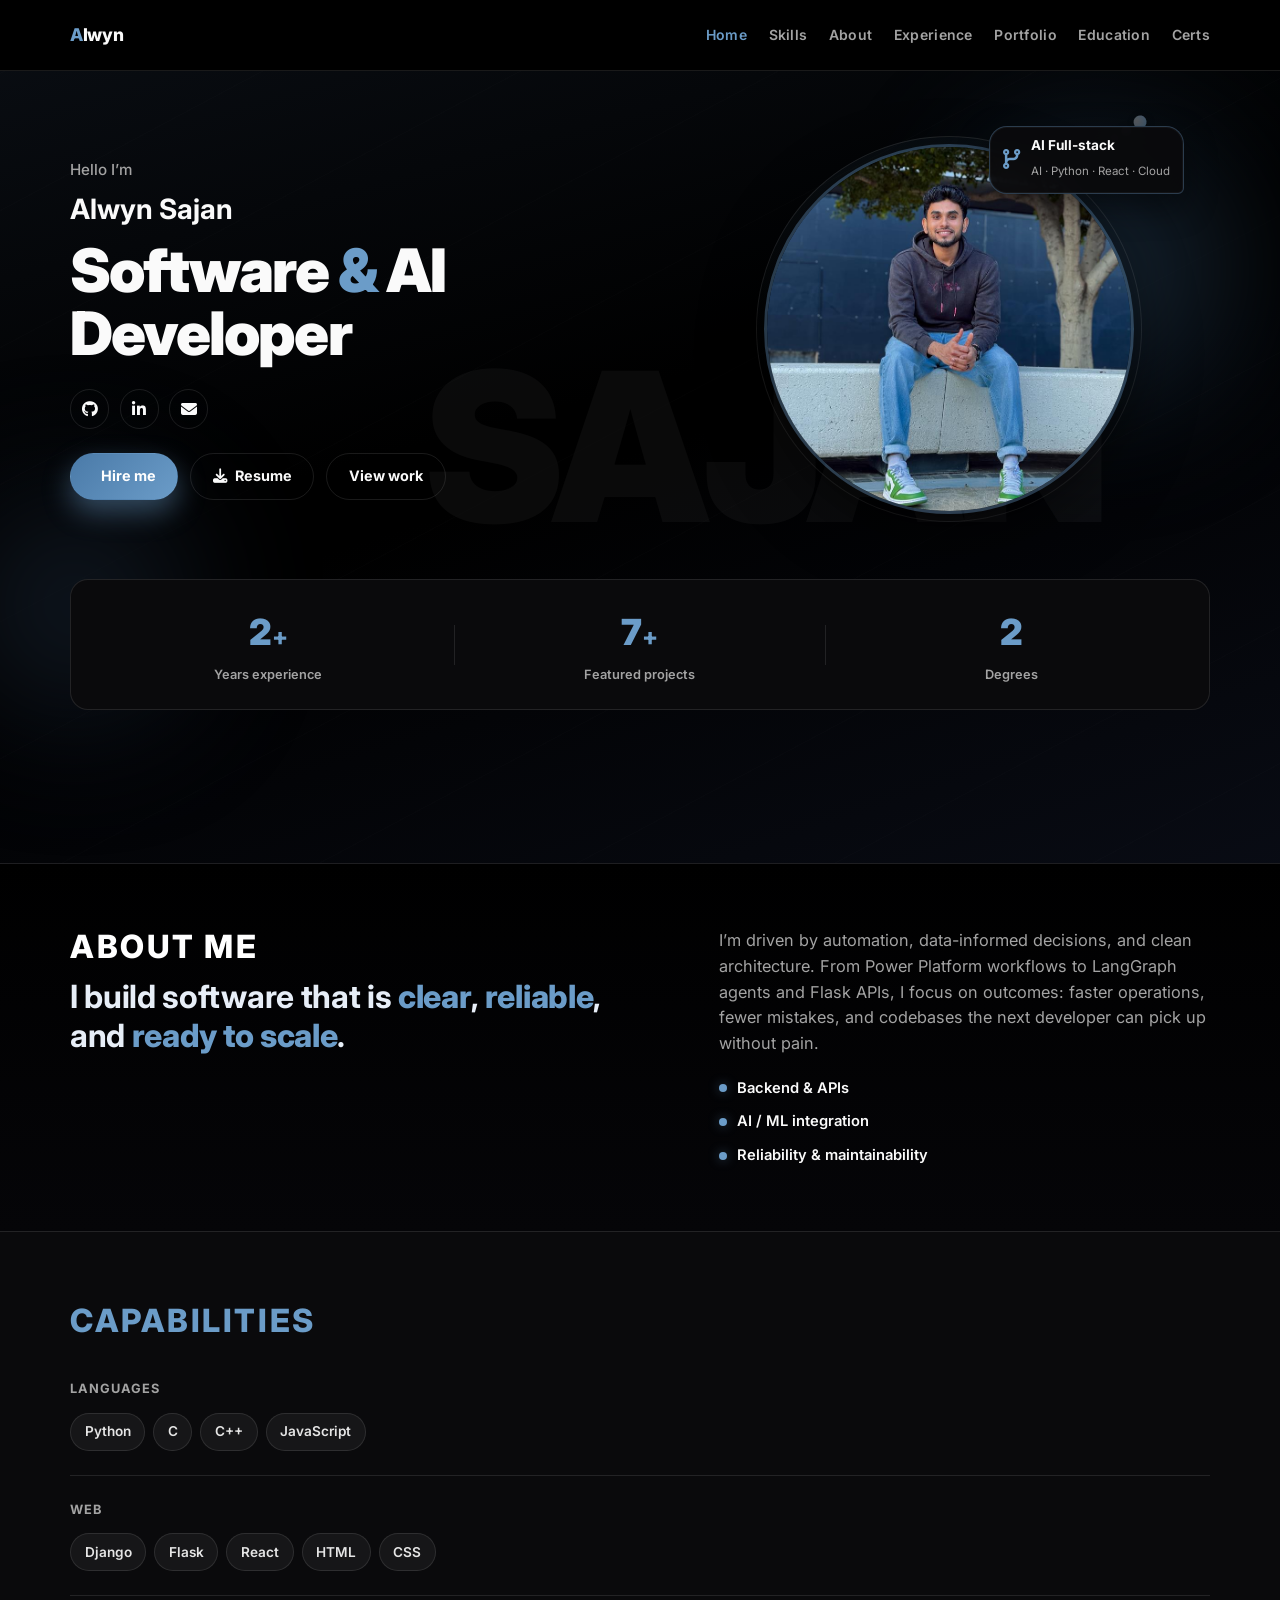
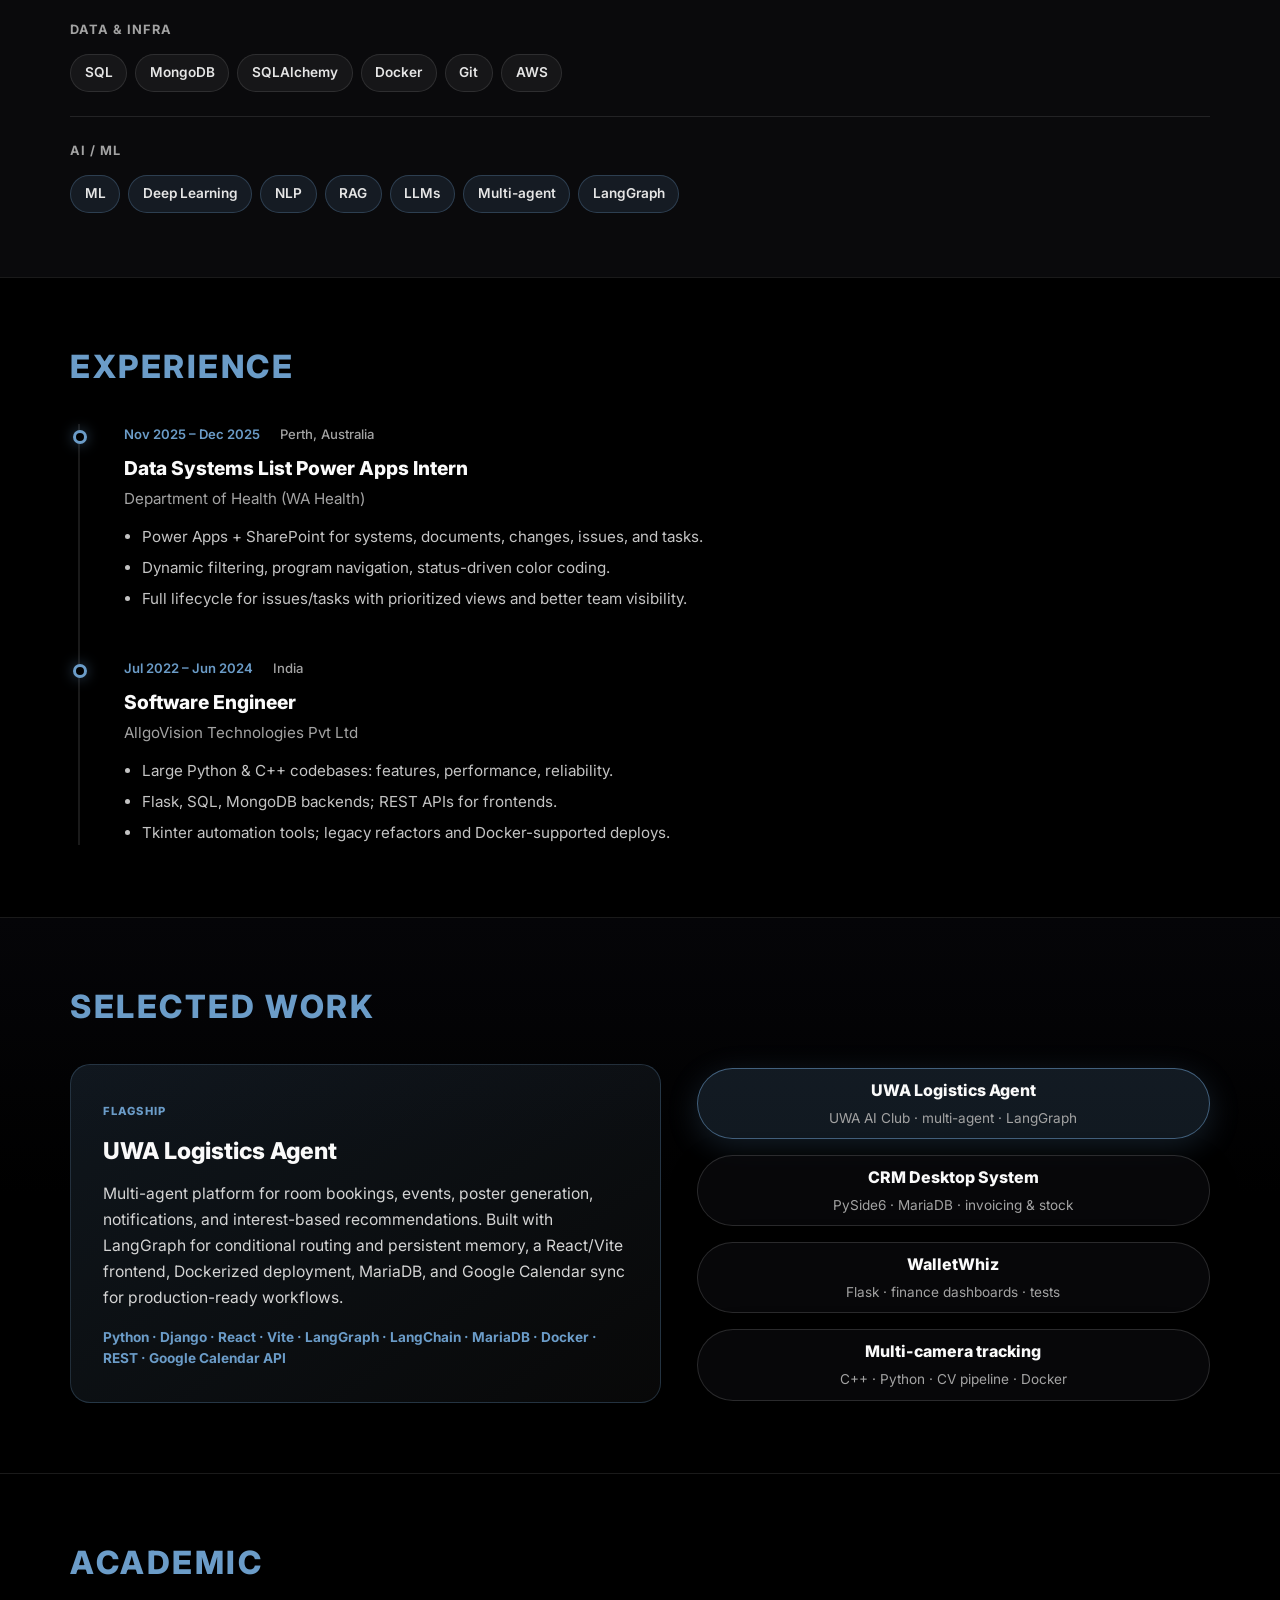
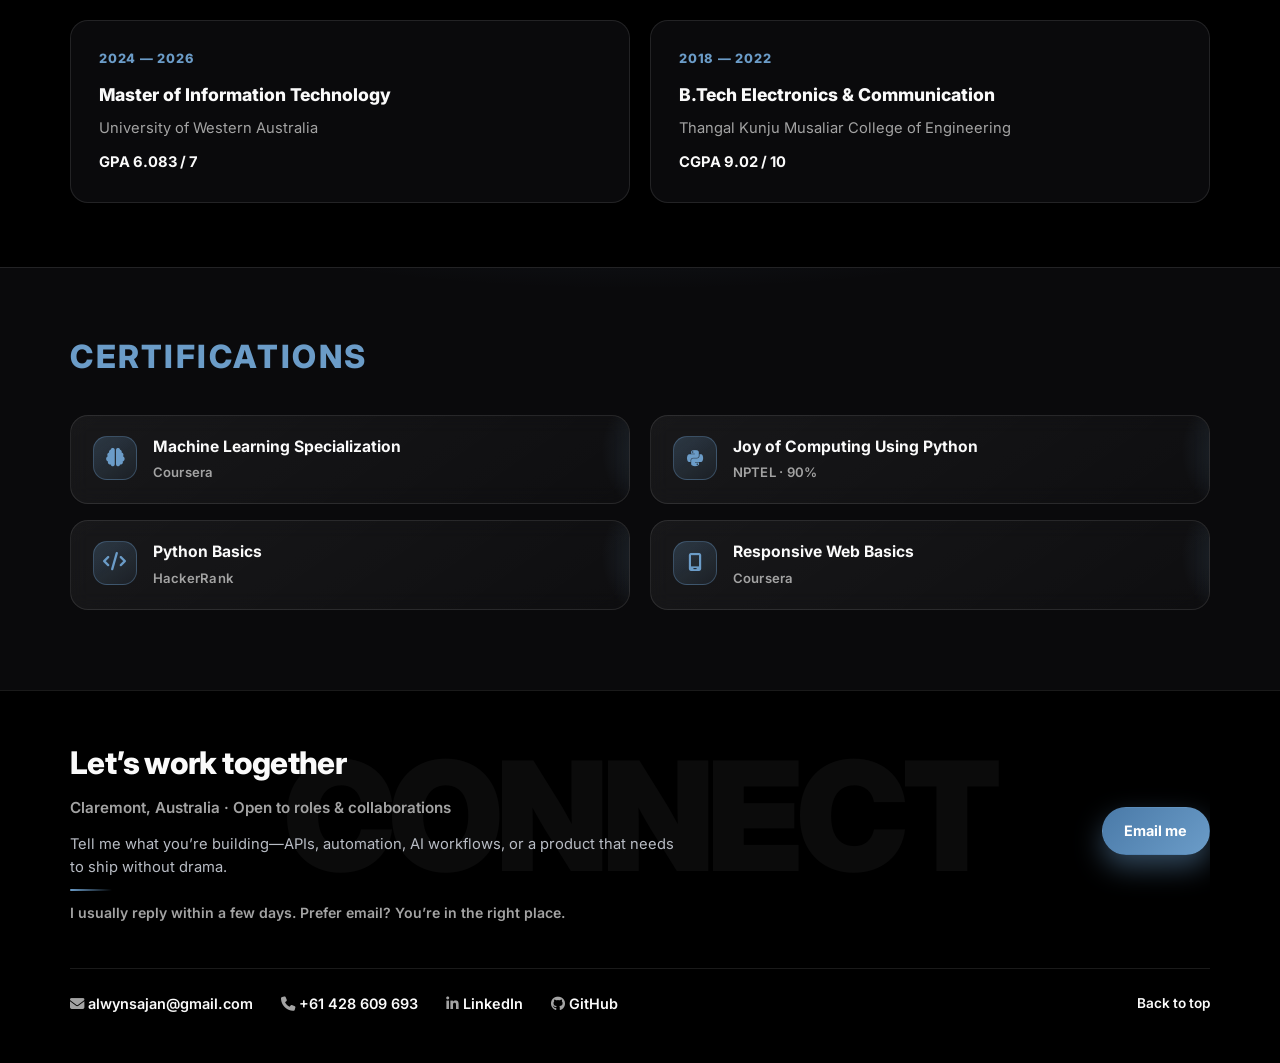
==== about.html @ d0daab22 "resume updated with cursor." ====
<!DOCTYPE html>
<html lang="en">
<head>
  <meta charset="UTF-8">
  <meta name="viewport" content="width=device-width, initial-scale=1.0">
  <title>Alwyn Sajan | Software Engineer</title>
  <meta name="description" content="Portfolio and resume of Alwyn Sajan, Software Engineer focused on Python, C++, AI systems, and full-stack development.">
  <link rel="preconnect" href="https://fonts.googleapis.com">
  <link rel="preconnect" href="https://fonts.gstatic.com" crossorigin>
  <link href="https://fonts.googleapis.com/css2?family=Inter:wght@400;500;600;700;800;900&display=swap" rel="stylesheet">
  <link rel="stylesheet" href="https://cdnjs.cloudflare.com/ajax/libs/font-awesome/6.5.2/css/all.min.css">
  <link rel="stylesheet" href="assets/css/styles.css">
  <link rel="stylesheet" href="assets/css/animation.css">
  <script src="assets/javaScript/script.js" defer></script>
</head>
<body>
  <div class="scroll-progress" aria-hidden="true"></div>
  <div class="page-bg" aria-hidden="true"></div>

  <header class="site-header" id="top">
    <div class="container nav-wrap">
      <a href="#top" class="logo"><span class="logo-accent">A</span>lwyn</a>
      <nav class="main-nav" aria-label="Primary">
        <a href="#top">Home</a>
        <a href="#skills">Skills</a>
        <a href="#about">About</a>
        <a href="#experience">Experience</a>
        <a href="#projects">Portfolio</a>
        <a href="#education">Education</a>
        <a href="#certifications">Certs</a>
      </nav>
      <button class="menu-toggle" aria-label="Toggle navigation" aria-expanded="false">
        <span></span><span></span><span></span>
      </button>
    </div>
  </header>

  <main>
    <section class="hero">
      <p class="hero-watermark" aria-hidden="true">SAJAN</p>
      <div class="hero-bg-orb orb-a"></div>
      <div class="hero-bg-orb orb-b"></div>

      <div class="container hero-grid">
        <div class="hero-content reveal">
          <p class="hero-greeting">Hello I’m</p>
          <p class="hero-name-line"><span class="hero-name">Alwyn Sajan</span></p>
          <h1 class="hero-role">Software <span class="role-accent">&amp;</span> AI Developer</h1>

          <div class="socials hero-socials">
            <a href="https://github.com/alwynsajan" target="_blank" rel="noopener noreferrer" aria-label="GitHub"><i class="fa-brands fa-github"></i></a>
            <a href="https://www.linkedin.com/in/alwyn-sajan-a8009a19b/" target="_blank" rel="noopener noreferrer" aria-label="LinkedIn"><i class="fa-brands fa-linkedin-in"></i></a>
            <a href="mailto:alwynsajan@gmail.com" aria-label="Email"><i class="fa-solid fa-envelope"></i></a>
          </div>

          <div class="hero-actions">
            <a class="btn btn-primary" href="#contact"><i class="fa-solid fa-arrow-up-right"></i> Hire me</a>
            <a class="btn btn-outline" href="assets/resume/Alwyn_CV_2026.pdf" target="_blank" rel="noopener noreferrer"><i class="fa-solid fa-download"></i> Resume</a>
            <a class="btn btn-outline" href="#projects">View work</a>
          </div>
        </div>

        <div class="hero-visual reveal reveal-delay">
          <div class="hero-photo-ring"></div>
          <div class="hero-photo-inner">
            <img src="assets/images/alwyn1.jpg" alt="Portrait of Alwyn Sajan" class="hero-image parallax-image">
          </div>
          <div class="hero-thought-bubble hero-stat reveal">
            <div class="thought-float">
              <div class="thought-trail" aria-hidden="true">
                <span class="thought-dot thought-dot--sm"></span>
                <span class="thought-dot thought-dot--md"></span>
                <span class="thought-dot thought-dot--lg"></span>
              </div>
              <div class="hero-floating-stat thought-bubble-body">
                <i class="fa-solid fa-code-branch"></i>
                <div>
                  <strong>AI Full-stack</strong>
                  <span>AI · Python · React · Cloud</span>
                </div>
              </div>
            </div>
          </div>
        </div>
      </div>

      <div class="container">
        <div class="stats-bar reveal">
          <div class="stat"><span class="stat-num" data-target="2">0</span><span class="stat-suffix">+</span><span class="stat-label">Years experience</span></div>
          <div class="stat-divider"></div>
          <div class="stat"><span class="stat-num" data-target="7">0</span><span class="stat-suffix">+</span><span class="stat-label">Featured projects</span></div>
          <div class="stat-divider"></div>
          <div class="stat"><span class="stat-num" data-target="2">0</span><span class="stat-label">Degrees</span></div>
        </div>
      </div>
    </section>

    <!-- Profile: editorial split, not a card -->
    <section id="about" class="section section-about">
      <div class="container about-split">
        <div class="about-label reveal">
          <h2 class="about-heading">About Me</h2>
          <p class="about-editorial">I build software that is <span class="about-highlight">clear</span>, <span class="about-highlight">reliable</span>, and <span class="about-highlight">ready to scale</span>.</p>
        </div>
        <div class="about-body reveal">
          <p>
            I’m driven by automation, data-informed decisions, and clean architecture. From Power Platform workflows to LangGraph agents and Flask APIs, I focus on outcomes: faster operations, fewer mistakes, and codebases the next developer can pick up without pain.
          </p>
          <ul class="about-pillars">
            <li><span class="pillar-dot"></span> Backend &amp; APIs</li>
            <li><span class="pillar-dot"></span> AI / ML integration</li>
            <li><span class="pillar-dot"></span> Reliability &amp; maintainability</li>
          </ul>
        </div>
      </div>
    </section>

    <!-- Skills: tag / strip layout -->
    <section id="skills" class="section section-skills">
      <div class="container">
        <header class="skills-header reveal">
          <h2 class="skills-title">Capabilities</h2>
        </header>
        <div class="skill-groups reveal">
          <div class="skill-group">
            <h3 class="skill-group-title">Languages</h3>
            <div class="skill-tags">
              <span>Python</span><span>C</span><span>C++</span><span>JavaScript</span>
            </div>
          </div>
          <div class="skill-group">
            <h3 class="skill-group-title">Web</h3>
            <div class="skill-tags">
              <span>Django</span><span>Flask</span><span>React</span><span>HTML</span><span>CSS</span>
            </div>
          </div>
          <div class="skill-group">
            <h3 class="skill-group-title">Data &amp; Infra</h3>
            <div class="skill-tags">
              <span>SQL</span><span>MongoDB</span><span>SQLAlchemy</span><span>Docker</span><span>Git</span><span>AWS</span>
            </div>
          </div>
          <div class="skill-group skill-group-wide">
            <h3 class="skill-group-title">AI / ML</h3>
            <div class="skill-tags">
              <span>ML</span><span>Deep Learning</span><span>NLP</span><span>RAG</span><span>LLMs</span><span>Multi-agent</span><span>LangGraph</span>
            </div>
          </div>
        </div>
      </div>
    </section>

    <!-- Experience: vertical timeline with rail -->
    <section id="experience" class="section section-experience">
      <div class="container">
        <header class="exp-header reveal">
          <h2>Experience</h2>
        </header>
        <div class="timeline-rail reveal">
          <article class="timeline-node">
            <div class="node-marker"></div>
            <div class="node-content">
              <div class="node-meta">
                <time>Nov 2025 – Dec 2025</time>
                <span class="node-location">Perth, Australia</span>
              </div>
              <h3>Data Systems List Power Apps Intern</h3>
              <p class="node-org">Department of Health (WA Health)</p>
              <ul>
                <li>Power Apps + SharePoint for systems, documents, changes, issues, and tasks.</li>
                <li>Dynamic filtering, program navigation, status-driven color coding.</li>
                <li>Full lifecycle for issues/tasks with prioritized views and better team visibility.</li>
              </ul>
            </div>
          </article>
          <article class="timeline-node">
            <div class="node-marker"></div>
            <div class="node-content">
              <div class="node-meta">
                <time>Jul 2022 – Jun 2024</time>
                <span class="node-location">India</span>
              </div>
              <h3>Software Engineer</h3>
              <p class="node-org">AllgoVision Technologies Pvt Ltd</p>
              <ul>
                <li>Large Python &amp; C++ codebases: features, performance, reliability.</li>
                <li>Flask, SQL, MongoDB backends; REST APIs for frontends.</li>
                <li>Tkinter automation tools; legacy refactors and Docker-supported deploys.</li>
              </ul>
            </div>
          </article>
        </div>
      </div>
    </section>

    <!-- Projects: asymmetric feature + list -->
    <section id="projects" class="section section-projects">
      <div class="container">
        <header class="proj-header reveal">
          <h2>Selected Work</h2>
        </header>
        <div class="projects-layout reveal">
          <article class="project-feature" id="project-detail" aria-live="polite" aria-atomic="true">
            <div class="project-detail-inner" id="project-detail-inner">
              <span class="project-badge" id="project-badge">Flagship</span>
              <h3 id="project-title">UWA Logistics Agent</h3>
              <p id="project-desc">Multi-agent platform for room bookings, events, poster generation, notifications, and interest-based recommendations. Built with LangGraph for conditional routing and persistent memory, a React/Vite frontend, Dockerized deployment, MariaDB, and Google Calendar sync for production-ready workflows.</p>
              <p class="project-tech" id="project-tech">Python · Django · React · Vite · LangGraph · LangChain · MariaDB · Docker · REST · Google Calendar API</p>
            </div>
          </article>
          <div class="project-bubbles" role="list">
            <div class="project-bubble-wrap" role="listitem">
              <button type="button" class="project-picker is-active" data-project="logistics" aria-pressed="true">
                <span class="picker-title">UWA Logistics Agent</span>
                <span class="picker-preview">UWA AI Club · multi-agent · LangGraph</span>
              </button>
            </div>
            <div class="project-bubble-wrap" role="listitem">
              <button type="button" class="project-picker" data-project="crm" aria-pressed="false">
                <span class="picker-title">CRM Desktop System</span>
                <span class="picker-preview">PySide6 · MariaDB · invoicing &amp; stock</span>
              </button>
            </div>
            <div class="project-bubble-wrap" role="listitem">
              <button type="button" class="project-picker" data-project="wallet" aria-pressed="false">
                <span class="picker-title">WalletWhiz</span>
                <span class="picker-preview">Flask · finance dashboards · tests</span>
              </button>
            </div>
            <div class="project-bubble-wrap" role="listitem">
              <button type="button" class="project-picker" data-project="cameras" aria-pressed="false">
                <span class="picker-title">Multi-camera tracking</span>
                <span class="picker-preview">C++ · Python · CV pipeline · Docker</span>
              </button>
            </div>
          </div>
        </div>
      </div>
    </section>

    <!-- Education: year-led columns -->
    <section id="education" class="section section-education">
      <div class="container">
        <header class="edu-header reveal">
          <h2>Academic</h2>
        </header>
        <div class="edu-grid reveal">
          <article class="edu-card">
            <span class="edu-year">2024 — 2026</span>
            <h3>Master of Information Technology</h3>
            <p>University of Western Australia</p>
            <p class="edu-detail">GPA 6.083 / 7</p>
          </article>
          <article class="edu-card">
            <span class="edu-year">2018 — 2022</span>
            <h3>B.Tech Electronics &amp; Communication</h3>
            <p>Thangal Kunju Musaliar College of Engineering</p>
            <p class="edu-detail">CGPA 9.02 / 10</p>
          </article>
        </div>
      </div>
    </section>

    <!-- Certifications -->
    <section id="certifications" class="section section-certs">
      <div class="container">
        <header class="certs-header reveal">
          <h2>Certifications</h2>
        </header>
        <div class="cert-grid reveal">
          <article class="cert-card">
            <div class="cert-card-glow" aria-hidden="true"></div>
            <div class="cert-card-icon" aria-hidden="true"><i class="fa-solid fa-brain"></i></div>
            <div class="cert-card-body">
              <h3 class="cert-card-title">Machine Learning Specialization</h3>
              <p class="cert-card-issuer">Coursera</p>
            </div>
          </article>
          <article class="cert-card">
            <div class="cert-card-glow" aria-hidden="true"></div>
            <div class="cert-card-icon" aria-hidden="true"><i class="fa-brands fa-python"></i></div>
            <div class="cert-card-body">
              <h3 class="cert-card-title">Joy of Computing Using Python</h3>
              <p class="cert-card-issuer">NPTEL · 90%</p>
            </div>
          </article>
          <article class="cert-card">
            <div class="cert-card-glow" aria-hidden="true"></div>
            <div class="cert-card-icon" aria-hidden="true"><i class="fa-solid fa-code"></i></div>
            <div class="cert-card-body">
              <h3 class="cert-card-title">Python Basics</h3>
              <p class="cert-card-issuer">HackerRank</p>
            </div>
          </article>
          <article class="cert-card">
            <div class="cert-card-glow" aria-hidden="true"></div>
            <div class="cert-card-icon" aria-hidden="true"><i class="fa-solid fa-mobile-screen"></i></div>
            <div class="cert-card-body">
              <h3 class="cert-card-title">Responsive Web Basics</h3>
              <p class="cert-card-issuer">Coursera</p>
            </div>
          </article>
        </div>
      </div>
    </section>
  </main>

  <footer id="contact" class="site-footer">
    <div class="container footer-cta reveal">
      <p class="footer-watermark" aria-hidden="true">CONNECT</p>
      <div class="footer-cta-copy">
        <h2>Let’s work together</h2>
        <p class="footer-lead">Claremont, Australia · Open to roles &amp; collaborations</p>
        <p class="footer-note">Tell me what you’re building—APIs, automation, AI workflows, or a product that needs to ship without drama.</p>
        <p class="footer-note footer-note-accent">I usually reply within a few days. Prefer email? You’re in the right place.</p>
      </div>
      <a class="btn btn-primary footer-cta-btn" href="mailto:alwynsajan@gmail.com">Email me</a>
    </div>
    <div class="container footer-links">
      <ul>
        <li><i class="fa-solid fa-envelope"></i> <a href="mailto:alwynsajan@gmail.com">alwynsajan@gmail.com</a></li>
        <li><i class="fa-solid fa-phone"></i> <a href="tel:+61428609693">+61 428 609 693</a></li>
        <li><i class="fa-brands fa-linkedin-in"></i> <a href="https://www.linkedin.com/in/alwyn-sajan-a8009a19b/" target="_blank" rel="noopener noreferrer">LinkedIn</a></li>
        <li><i class="fa-brands fa-github"></i> <a href="https://github.com/alwynsajan" target="_blank" rel="noopener noreferrer">GitHub</a></li>
      </ul>
      <a href="#top" class="back-top">Back to top</a>
    </div>
  </footer>
</body>
</html>
---- assets/css/styles.css ----
/* Denim blue from reference photo (light blue jeans) */
:root {
  --bg: #000000;
  --bg-elevated: #0a0a0c;
  --text: #fafafa;
  --muted: #a3a3a3;
  --line: rgba(255, 255, 255, 0.1);
  --denim: #6b9cc8;
  --denim-deep: #4a7aa8;
  --denim-glow: rgba(107, 156, 200, 0.45);
  --denim-subtle: rgba(107, 156, 200, 0.15);
  --max-width: 1140px;
}

* {
  box-sizing: border-box;
}

html {
  scroll-behavior: smooth;
}

body {
  margin: 0;
  font-family: "Inter", system-ui, sans-serif;
  color: var(--text);
  background: var(--bg);
  line-height: 1.58;
}

.page-bg {
  position: fixed;
  inset: 0;
  z-index: -1;
  background:
    linear-gradient(165deg, rgba(20, 28, 40, 0.5) 0%, transparent 45%),
    linear-gradient(-18deg, rgba(15, 20, 35, 0.6) 0%, transparent 50%),
    var(--bg);
  pointer-events: none;
}

.page-bg::after {
  content: "";
  position: absolute;
  inset: 0;
  background: repeating-linear-gradient(
    -28deg,
    transparent,
    transparent 120px,
    rgba(255, 255, 255, 0.02) 120px,
    rgba(255, 255, 255, 0.02) 121px
  );
  opacity: 0.5;
}

.container {
  width: min(var(--max-width), 92%);
  margin: 0 auto;
}

.scroll-progress {
  position: fixed;
  top: 0;
  left: 0;
  height: 3px;
  width: 0;
  z-index: 100;
  background: linear-gradient(90deg, var(--denim-deep), var(--denim));
}

/* ---------- Nav (reference 1: logo | links | CTA) ---------- */
.site-header {
  position: sticky;
  top: 0;
  z-index: 80;
  background: #000000;
  border-bottom: 1px solid var(--line);
}

.nav-wrap {
  min-height: 70px;
  display: flex;
  flex-wrap: wrap;
  align-items: center;
  gap: 0.75rem 1rem;
}

.logo {
  color: var(--text);
  text-decoration: none;
  font-weight: 800;
  font-size: 1.1rem;
  letter-spacing: -0.02em;
  white-space: nowrap;
  flex: 0 0 auto;
}

.logo-accent {
  color: var(--denim);
}

.main-nav {
  display: flex;
  justify-content: flex-end;
  flex-wrap: wrap;
  gap: 0.5rem 1.35rem;
  margin-left: auto;
}

.main-nav a {
  color: var(--muted);
  text-decoration: none;
  font-weight: 600;
  font-size: 0.875rem;
  letter-spacing: 0.02em;
  transition: color 0.2s ease;
}

.main-nav a:hover,
.main-nav a.active {
  color: var(--denim);
}

.menu-toggle {
  display: none;
  margin-left: auto;
  flex: 0 0 auto;
  background: transparent;
  border: 1px solid var(--line);
  border-radius: 10px;
  width: 44px;
  height: 44px;
  padding: 10px;
  cursor: pointer;
}

.menu-toggle span {
  display: block;
  width: 100%;
  height: 2px;
  margin: 4px 0;
  background: var(--text);
}

/* ---------- Hero (blend ref 1 + ref 2) ---------- */
.hero {
  position: relative;
  overflow: hidden;
  padding: 3rem 0 2.5rem;
  min-height: min(88vh, 920px);
}

.hero-watermark {
  position: absolute;
  left: 50%;
  top: 8%;
  transform: translateX(-32%);
  font-size: clamp(4.5rem, 18vw, 13rem);
  font-weight: 900;
  letter-spacing: -0.04em;
  color: rgba(255, 255, 255, 0.04);
  pointer-events: none;
  user-select: none;
  line-height: 1;
  z-index: 0;
}

.hero-grid {
  position: relative;
  z-index: 1;
  display: grid;
  grid-template-columns: 1.05fr 0.95fr;
  align-items: center;
  gap: 2rem 2.5rem;
}

.hero-greeting {
  margin: 0;
  font-size: 0.95rem;
  color: var(--muted);
  font-weight: 500;
}

.hero-name-line {
  margin: 0.35rem 0 0;
}

.hero-name {
  font-size: clamp(1.35rem, 2.8vw, 1.75rem);
  font-weight: 700;
  color: var(--text);
}

.hero-role {
  margin: 0.5rem 0 0;
  font-size: clamp(2.1rem, 5.5vw, 3.75rem);
  font-weight: 900;
  line-height: 1.05;
  letter-spacing: -0.03em;
  max-width: 12ch;
}

.role-accent {
  color: var(--denim);
}

.hero-socials {
  margin-top: 1.5rem;
}

.socials {
  display: flex;
  gap: 0.65rem;
}

.socials a {
  width: 2.45rem;
  height: 2.45rem;
  border-radius: 50%;
  border: 1px solid var(--line);
  color: var(--text);
  display: inline-flex;
  align-items: center;
  justify-content: center;
  text-decoration: none;
  transition: border-color 0.2s ease, color 0.2s ease, transform 0.2s ease;
}

.socials a:hover {
  border-color: var(--denim);
  color: var(--denim);
  transform: translateY(-2px);
}

.hero-actions {
  margin-top: 1.5rem;
  display: flex;
  flex-wrap: wrap;
  gap: 0.75rem;
}

.btn {
  display: inline-flex;
  align-items: center;
  gap: 0.5rem;
  text-decoration: none;
  font-weight: 700;
  font-size: 0.9rem;
  padding: 0.72rem 1.35rem;
  border-radius: 999px;
  border: 1px solid transparent;
  transition: transform 0.2s ease, box-shadow 0.25s ease;
}

.btn:hover {
  transform: translateY(-2px);
}

.btn-primary {
  background: linear-gradient(135deg, var(--denim-deep), var(--denim));
  color: #fff;
  box-shadow: 0 12px 28px var(--denim-glow);
}

.btn-primary i {
  font-size: 0.75em;
  opacity: 0.9;
}

.btn-outline {
  background: transparent;
  color: var(--text);
  border-color: var(--line);
}

.btn-outline:hover {
  border-color: var(--denim);
  color: var(--denim);
}

.hero-visual {
  position: relative;
  justify-self: center;
  width: min(100%, 420px);
  aspect-ratio: 1;
}

.hero-photo-ring {
  position: absolute;
  inset: 4%;
  border-radius: 50%;
  background: radial-gradient(circle at 40% 35%, var(--denim-subtle), transparent 55%);
  border: 1px solid var(--line);
  z-index: 0;
}

.hero-photo-inner {
  position: relative;
  z-index: 1;
  width: 88%;
  height: 88%;
  margin: 6% auto;
  border-radius: 50%;
  overflow: hidden;
  border: 3px solid rgba(107, 156, 200, 0.35);
  box-shadow: 0 24px 60px rgba(0, 0, 0, 0.55);
}

.hero-image {
  width: 100%;
  height: 100%;
  object-fit: cover;
  /* Anchor higher so face & torso stay in frame (less leg crop when sitting) */
  object-position: center 4%;
  display: block;
}

/* Thought bubble — top-right of photo, clear of face */
.hero-thought-bubble {
  position: absolute;
  top: -2%;
  right: -6%;
  z-index: 4;
  max-width: min(210px, 52vw);
  pointer-events: none;
}

.thought-float {
  display: flex;
  flex-direction: column;
  align-items: flex-end;
}

.thought-trail {
  display: flex;
  align-items: center;
  justify-content: flex-end;
  gap: 5px;
  margin-bottom: 2px;
  margin-right: 18%;
  transform: rotate(-32deg);
  transform-origin: bottom right;
}

.thought-dot {
  flex-shrink: 0;
  border-radius: 50%;
  background: radial-gradient(circle at 30% 30%, rgba(255, 255, 255, 0.35), rgba(107, 156, 200, 0.55));
  box-shadow: 0 2px 8px rgba(0, 0, 0, 0.35);
}

.thought-dot--sm {
  width: 7px;
  height: 7px;
  opacity: 0.65;
}

.thought-dot--md {
  width: 10px;
  height: 10px;
  opacity: 0.8;
}

.thought-dot--lg {
  width: 13px;
  height: 13px;
  opacity: 0.95;
}

.thought-bubble-body.hero-floating-stat,
.hero-floating-stat.thought-bubble-body {
  position: relative;
  pointer-events: auto;
  display: flex;
  align-items: center;
  gap: 0.65rem;
  padding: 0.55rem 0.8rem 0.65rem !important;
  background: rgba(10, 10, 12, 0.94);
  border: 1px solid rgba(107, 156, 200, 0.35);
  border-radius: 18px 18px 6px 18px;
  backdrop-filter: blur(12px);
  box-shadow: 0 12px 32px rgba(0, 0, 0, 0.45), 0 0 0 1px rgba(255, 255, 255, 0.04) inset;
}

.hero-floating-stat i {
  color: var(--denim);
  font-size: 1.25rem;
}

.hero-floating-stat strong {
  display: block;
  font-size: 0.85rem;
}

.hero-floating-stat span {
  font-size: 0.72rem;
  color: var(--muted);
}

.hero-bg-orb {
  position: absolute;
  border-radius: 50%;
  filter: blur(80px);
  opacity: 0.35;
  pointer-events: none;
  z-index: 0;
}

.orb-a {
  width: 240px;
  height: 240px;
  background: var(--denim-deep);
  top: 10%;
  right: 5%;
}

.orb-b {
  width: 200px;
  height: 200px;
  background: #3d5a80;
  bottom: 20%;
  left: -2%;
}

/* Stats bar (ref 1) */
.stats-bar {
  position: relative;
  z-index: 1;
  margin-top: 2.5rem;
  display: grid;
  grid-template-columns: 1fr auto 1fr auto 1fr;
  align-items: center;
  gap: 0.5rem 1rem;
  padding: 1.25rem 1.75rem;
  background: var(--bg-elevated);
  border: 1px solid var(--line);
  border-radius: 18px;
}

.stat {
  text-align: center;
  padding: 0.25rem;
}

.stat-num {
  font-size: clamp(1.75rem, 4vw, 2.25rem);
  font-weight: 900;
  color: var(--denim);
}

.stat-suffix {
  font-size: 1.5rem;
  font-weight: 800;
  color: var(--denim);
}

.stat-label {
  display: block;
  margin-top: 0.25rem;
  font-size: 0.8rem;
  color: var(--muted);
  font-weight: 600;
}

.stat-divider {
  width: 1px;
  height: 40px;
  background: var(--line);
}

/* ---------- Section shared tokens ---------- */
.section-eyebrow {
  display: block;
  font-size: 0.75rem;
  font-weight: 700;
  letter-spacing: 0.12em;
  text-transform: uppercase;
  color: var(--denim);
  margin-bottom: 0.65rem;
}

.section {
  padding: 4rem 0;
}

/* About: editorial split */
.section-about {
  border-top: 1px solid var(--line);
  background: linear-gradient(180deg, var(--bg) 0%, #050508 100%);
}

.about-split {
  display: grid;
  grid-template-columns: 1.1fr 0.9fr;
  gap: 2.5rem 3rem;
  align-items: start;
}

.section-about .about-heading {
  margin: 0;
  font-size: clamp(1.55rem, 3vw, 2rem);
  font-weight: 800;
  line-height: 1.2;
  letter-spacing: 0.08em;
  text-transform: uppercase;
  color: #ffffff;
}

.about-body p {
  margin: 0 0 1.25rem;
  color: var(--muted);
  font-size: 1.02rem;
}

.about-editorial {
  margin: 0.75rem 0 0;
  max-width: 26ch;
  color: #e7eef7;
  font-size: clamp(1.3rem, 2.6vw, 2rem);
  line-height: 1.2;
  font-weight: 700;
  letter-spacing: -0.01em;
  text-transform: none;
}

.about-editorial .about-highlight {
  color: var(--denim);
  font-weight: 800;
}

.about-pillars {
  list-style: none;
  margin: 0;
  padding: 0;
  display: flex;
  flex-direction: column;
  gap: 0.65rem;
}

.about-pillars li {
  display: flex;
  align-items: center;
  gap: 0.65rem;
  font-weight: 600;
  font-size: 0.92rem;
}

.pillar-dot {
  width: 8px;
  height: 8px;
  border-radius: 50%;
  background: var(--denim);
  box-shadow: 0 0 12px var(--denim-glow);
}

/* Skills: bands + tags */
.section-skills {
  border-top: 1px solid var(--line);
  background: var(--bg-elevated);
}

.skills-title,
.exp-header h2,
.proj-header h2,
.edu-header h2,
.certs-header h2 {
  margin: 0;
  font-size: clamp(1.55rem, 3vw, 2rem);
  font-weight: 800;
  letter-spacing: 0.08em;
  text-transform: uppercase;
  color: var(--denim);
}

.skill-groups {
  margin-top: 2rem;
  display: flex;
  flex-direction: column;
  gap: 1.5rem;
}

.skill-group {
  padding-bottom: 1.5rem;
  border-bottom: 1px solid var(--line);
}

.skill-group:last-child {
  border-bottom: none;
  padding-bottom: 0;
}

.skill-group-title {
  margin: 0 0 0.85rem;
  font-size: 0.8rem;
  font-weight: 700;
  text-transform: uppercase;
  letter-spacing: 0.08em;
  color: var(--muted);
}

.skill-tags {
  display: flex;
  flex-wrap: wrap;
  gap: 0.5rem;
}

.skill-tags span {
  padding: 0.45rem 0.85rem;
  border-radius: 999px;
  font-size: 0.85rem;
  font-weight: 600;
  background: rgba(255, 255, 255, 0.05);
  border: 1px solid var(--line);
  color: #e5e5e5;
}

.skill-group-wide .skill-tags span {
  background: rgba(107, 156, 200, 0.12);
  border-color: rgba(107, 156, 200, 0.28);
}

/* Experience: rail timeline */
.section-experience {
  border-top: 1px solid var(--line);
}

.exp-header {
  margin-bottom: 2rem;
}

.timeline-rail {
  position: relative;
  padding-left: 1.5rem;
  border-left: 2px solid var(--line);
  margin-left: 0.5rem;
}

.timeline-node {
  position: relative;
  padding-bottom: 2.5rem;
}

.timeline-node:last-child {
  padding-bottom: 0;
}

.node-marker {
  position: absolute;
  left: -1.5rem;
  top: 0.35rem;
  width: 14px;
  height: 14px;
  margin-left: -7px;
  border-radius: 50%;
  background: var(--bg);
  border: 3px solid var(--denim);
  box-shadow: 0 0 14px var(--denim-glow);
}

.node-content {
  padding: 0 0 0 1.25rem;
}

.node-meta {
  display: flex;
  flex-wrap: wrap;
  gap: 0.5rem 1.25rem;
  margin-bottom: 0.5rem;
  font-size: 0.82rem;
  font-weight: 600;
  color: var(--denim);
}

.node-location {
  color: var(--muted);
  font-weight: 500;
}

.node-content h3 {
  margin: 0 0 0.25rem;
  font-size: 1.2rem;
  font-weight: 800;
}

.node-org {
  margin: 0 0 0.85rem;
  color: var(--muted);
  font-size: 0.95rem;
}

.node-content ul {
  margin: 0;
  padding-left: 1.15rem;
  color: #c4c4c4;
  font-size: 0.95rem;
}

.node-content li {
  margin-bottom: 0.45rem;
}

/* Projects: feature + list */
.section-projects {
  border-top: 1px solid var(--line);
  background: linear-gradient(180deg, #050508 0%, var(--bg) 50%);
}

.proj-header {
  margin-bottom: 2rem;
}

.projects-layout {
  display: grid;
  grid-template-columns: 1.15fr 1fr;
  gap: 2rem 2.25rem;
  align-items: start;
}

.project-feature {
  padding: 2rem;
  border-radius: 20px;
  background: linear-gradient(145deg, rgba(107, 156, 200, 0.14), rgba(255, 255, 255, 0.03));
  border: 1px solid rgba(107, 156, 200, 0.25);
  overflow: hidden;
  min-height: 280px;
}

.project-detail-inner {
  transition: opacity 0.35s ease, transform 0.45s cubic-bezier(0.22, 1, 0.36, 1);
  will-change: opacity, transform;
}

.project-detail-inner.is-switching-out {
  opacity: 0;
  transform: translateX(-28px);
}

.project-detail-inner.is-switching-in {
  animation: projectDetailIn 0.5s cubic-bezier(0.22, 1, 0.36, 1) forwards;
}

@keyframes projectDetailIn {
  from {
    opacity: 0;
    transform: translateX(36px);
  }
  to {
    opacity: 1;
    transform: translateX(0);
  }
}

.project-badge {
  display: inline-block;
  font-size: 0.7rem;
  font-weight: 800;
  letter-spacing: 0.1em;
  text-transform: uppercase;
  color: var(--denim);
  margin-bottom: 0.75rem;
}

.project-feature h3 {
  margin: 0 0 0.75rem;
  font-size: 1.45rem;
  font-weight: 800;
}

.project-feature p {
  margin: 0;
  color: #d4d4d4;
  font-size: 0.98rem;
}

#project-desc {
  line-height: 1.65;
}

.project-tech {
  margin-top: 1rem !important;
  font-size: 0.85rem !important;
  font-weight: 700;
  color: var(--denim) !important;
}

.project-bubbles {
  display: flex;
  flex-direction: column;
  align-items: flex-start;
  justify-content: flex-start;
  gap: 1rem;
  width: 100%;
  padding: 0.25rem 0 0.5rem;
  min-height: 200px;
}

.project-bubble-wrap {
  flex: 0 0 auto;
  width: 100%;
}

.project-picker {
  width: 100%;
  margin: 0;
  padding: 0.55rem 1.1rem 0.65rem;
  display: block;
  text-align: center;
  font: inherit;
  color: inherit;
  cursor: pointer;
  background: rgba(10, 10, 12, 0.75);
  border: 1px solid rgba(255, 255, 255, 0.14);
  border-radius: 999px;
  box-shadow: 0 8px 28px rgba(0, 0, 0, 0.4);
  transition: background 0.25s ease, border-color 0.25s ease, box-shadow 0.25s ease, transform 0.25s ease;
}

.project-picker:hover {
  background: rgba(255, 255, 255, 0.08);
  border-color: rgba(107, 156, 200, 0.45);
  box-shadow: 0 12px 36px rgba(0, 0, 0, 0.45);
  transform: translateY(-2px) scale(1.02);
}

.project-picker.is-active {
  background: rgba(107, 156, 200, 0.16);
  border-color: rgba(107, 156, 200, 0.55);
  box-shadow: 0 8px 32px rgba(107, 156, 200, 0.2);
}

.picker-title {
  display: block;
  font-size: 1rem;
  font-weight: 800;
  margin-bottom: 0.35rem;
  text-align: center;
}

.picker-preview {
  display: block;
  font-size: 0.85rem;
  color: var(--muted);
  line-height: 1.4;
  text-align: center;
}

/* Education */
.section-education {
  border-top: 1px solid var(--line);
}

.edu-header {
  margin-bottom: 2rem;
}

.edu-grid {
  display: grid;
  grid-template-columns: repeat(2, 1fr);
  gap: 1.25rem;
}

.edu-card {
  padding: 1.75rem;
  border-radius: 18px;
  border: 1px solid var(--line);
  background: var(--bg-elevated);
  transition: border-color 0.25s ease;
}

.edu-card:hover {
  border-color: rgba(107, 156, 200, 0.4);
}

.edu-year {
  display: block;
  font-size: 0.8rem;
  font-weight: 800;
  color: var(--denim);
  letter-spacing: 0.06em;
  margin-bottom: 0.75rem;
}

.edu-card h3 {
  margin: 0 0 0.5rem;
  font-size: 1.1rem;
  font-weight: 800;
}

.edu-card p {
  margin: 0;
  color: var(--muted);
  font-size: 0.92rem;
}

.edu-detail {
  margin-top: 0.65rem !important;
  color: var(--text) !important;
  font-weight: 700;
}

/* Certifications — card grid */
.section-certs {
  border-top: 1px solid var(--line);
  background:
    radial-gradient(ellipse 80% 50% at 50% -20%, rgba(107, 156, 200, 0.12), transparent 50%),
    var(--bg-elevated);
  padding-bottom: 5rem;
}

.certs-header {
  margin-bottom: 2rem;
}

.cert-grid {
  display: grid;
  grid-template-columns: repeat(2, minmax(0, 1fr));
  gap: 1rem 1.25rem;
}

.cert-card {
  position: relative;
  display: flex;
  align-items: flex-start;
  gap: 1rem;
  padding: 1.25rem 1.35rem;
  border-radius: 18px;
  border: 1px solid rgba(255, 255, 255, 0.1);
  background: linear-gradient(145deg, rgba(255, 255, 255, 0.06), rgba(255, 255, 255, 0.02));
  backdrop-filter: blur(10px);
  overflow: hidden;
  transition: transform 0.25s ease, border-color 0.25s ease, box-shadow 0.25s ease;
}

.cert-card:hover {
  transform: translateY(-3px);
  border-color: rgba(107, 156, 200, 0.45);
  box-shadow: 0 16px 40px rgba(0, 0, 0, 0.35), 0 0 0 1px rgba(107, 156, 200, 0.15);
}

.cert-card-glow {
  position: absolute;
  top: -40%;
  right: -20%;
  width: 140px;
  height: 140px;
  border-radius: 50%;
  background: radial-gradient(circle, rgba(107, 156, 200, 0.25), transparent 70%);
  pointer-events: none;
}

.cert-card-icon {
  flex: 0 0 auto;
  width: 2.75rem;
  height: 2.75rem;
  display: flex;
  align-items: center;
  justify-content: center;
  border-radius: 14px;
  background: linear-gradient(145deg, rgba(107, 156, 200, 0.25), rgba(107, 156, 200, 0.08));
  border: 1px solid rgba(107, 156, 200, 0.35);
  color: var(--denim);
  font-size: 1.15rem;
  z-index: 1;
}

.cert-card-body {
  position: relative;
  z-index: 1;
  min-width: 0;
}

.cert-card-title {
  margin: 0 0 0.35rem;
  font-size: 0.98rem;
  font-weight: 700;
  line-height: 1.35;
  color: var(--text);
}

.cert-card-issuer {
  margin: 0;
  font-size: 0.82rem;
  font-weight: 600;
  color: var(--muted);
  letter-spacing: 0.02em;
}

@media (max-width: 700px) {
  .cert-grid {
    grid-template-columns: 1fr;
  }
}

/* Footer */
.site-footer {
  border-top: 1px solid var(--line);
  padding: 0 0 3rem;
}

.footer-cta {
  position: relative;
  /* Clip “CONNECT” at the divider: bottom half is hidden below the line above email / links */
  overflow: hidden;
  display: flex;
  flex-wrap: wrap;
  align-items: center;
  justify-content: space-between;
  gap: 1.5rem 1.25rem;
  padding: 3rem 0 2.75rem;
  border-bottom: 1px solid var(--line);
  min-height: 220px;
}

.footer-watermark {
  position: absolute;
  left: 50%;
  bottom: 0;
  /* Half above the bottom edge, half below — overflow:hidden clips the lower half at the border */
  transform: translate(-50%, 50%);
  font-size: clamp(3.25rem, 14vw, 9.5rem);
  font-weight: 900;
  letter-spacing: -0.04em;
  color: rgba(255, 255, 255, 0.045);
  pointer-events: none;
  user-select: none;
  line-height: 1;
  z-index: 0;
  white-space: nowrap;
}

.footer-cta-copy {
  position: relative;
  z-index: 1;
  flex: 1 1 280px;
  min-width: 0;
  max-width: 42rem;
}

.footer-cta-btn {
  position: relative;
  z-index: 1;
  flex: 0 0 auto;
}

.footer-cta h2 {
  margin: 0 0 0.5rem;
  font-size: clamp(1.45rem, 2.6vw, 1.95rem);
  font-weight: 800;
  letter-spacing: -0.02em;
}

.footer-lead {
  margin: 0 0 0.85rem;
  color: var(--muted);
  font-size: 0.95rem;
  font-weight: 600;
}

.footer-note {
  margin: 0 0 0.65rem;
  color: #b8bcc4;
  font-size: 0.92rem;
  line-height: 1.55;
  max-width: 38rem;
}

.footer-note:last-of-type {
  margin-bottom: 0;
}

.footer-note-accent {
  color: var(--muted);
  font-size: 0.88rem;
  font-weight: 600;
}

.footer-note-accent::before {
  content: "";
  display: block;
  width: 42px;
  height: 2px;
  margin: 0 0 0.65rem;
  border-radius: 2px;
  background: linear-gradient(90deg, var(--denim), transparent);
}

.footer-links {
  display: flex;
  flex-wrap: wrap;
  align-items: center;
  justify-content: space-between;
  gap: 1rem;
  padding-top: 1.5rem;
}

.footer-links ul {
  list-style: none;
  margin: 0;
  padding: 0;
  display: flex;
  flex-wrap: wrap;
  gap: 1rem 1.75rem;
}

.footer-links li {
  font-size: 0.9rem;
  color: var(--muted);
}

.footer-links a {
  color: var(--text);
  text-decoration: none;
  font-weight: 600;
}

.footer-links a:hover {
  color: var(--denim);
}

.back-top {
  font-size: 0.85rem;
  font-weight: 700;
  color: var(--denim);
  text-decoration: none;
}

.back-top:hover {
  text-decoration: underline;
}

/* ---------- Responsive ---------- */
@media (max-width: 960px) {
  .menu-toggle {
    display: block;
  }

  .main-nav {
    display: none;
    flex: 1 1 100%;
    order: 3;
    flex-direction: column;
    align-items: flex-start;
    padding: 1rem 0 0;
    border-top: 1px solid var(--line);
    margin-top: 0.5rem;
    margin-left: 0;
    justify-content: flex-start;
  }

  .main-nav.open {
    display: flex;
  }

  .hero-grid {
    grid-template-columns: 1fr;
  }

  .hero-visual {
    order: -1;
    max-width: 360px;
  }

  .hero-thought-bubble {
    top: 8%;
    right: -4%;
    max-width: min(200px, 58vw);
  }

  .thought-trail {
    margin-right: 12%;
  }

  .about-split,
  .projects-layout,
  .edu-grid {
    grid-template-columns: 1fr;
  }

  .project-bubbles {
    align-items: flex-start;
    max-width: 100%;
  }

  .stats-bar {
    grid-template-columns: 1fr;
    text-align: center;
  }

  .stat-divider {
    width: 60%;
    height: 1px;
    margin: 0 auto;
  }
}

@media (min-width: 961px) {
  .menu-toggle {
    display: none !important;
  }
}
---- assets/css/animation.css ----
.reveal {
  opacity: 0;
  transform: translateY(30px) scale(0.985);
  transition: opacity 700ms cubic-bezier(0.2, 0.65, 0.2, 1), transform 700ms cubic-bezier(0.2, 0.65, 0.2, 1);
}

.reveal-delay {
  transition-delay: 160ms;
}

.reveal.in-view {
  opacity: 1;
  transform: translateY(0) scale(1);
}

.hero-bg-orb,
.hero-photo-ring {
  animation: floatOrb 8s ease-in-out infinite alternate;
}

.thought-float {
  animation: floatThought 8s ease-in-out infinite;
}

.project-bubble-wrap {
  animation: bubbleDrift 8s ease-in-out infinite;
}

.project-bubble-wrap:nth-child(1) {
  animation-duration: 6.8s;
  animation-delay: 0s;
}

.project-bubble-wrap:nth-child(2) {
  animation-duration: 7.6s;
  animation-delay: -1.2s;
}

.project-bubble-wrap:nth-child(3) {
  animation-duration: 8.4s;
  animation-delay: -2.4s;
}

.project-bubble-wrap:nth-child(4) {
  animation-duration: 7.2s;
  animation-delay: -0.8s;
}

.project-bubble-wrap:hover {
  animation-play-state: paused;
}

@keyframes floatThought {
  0%,
  100% {
    transform: translate(0, 0);
  }
  33% {
    transform: translate(-3px, -5px);
  }
  66% {
    transform: translate(2px, 3px);
  }
}

@keyframes bubbleDrift {
  0%,
  100% {
    transform: translate(0, 0) rotate(0deg);
  }
  20% {
    transform: translate(5px, -7px) rotate(0.4deg);
  }
  40% {
    transform: translate(-4px, 3px) rotate(-0.35deg);
  }
  60% {
    transform: translate(3px, 6px) rotate(0.2deg);
  }
  80% {
    transform: translate(-5px, -2px) rotate(-0.2deg);
  }
}

.orb-b {
  animation-delay: 0.6s;
}

@keyframes floatOrb {
  0% {
    transform: translate3d(0, 0, 0) scale(1);
  }
  100% {
    transform: translate3d(0, -18px, 0) scale(1.03);
  }
}

@media (prefers-reduced-motion: reduce) {
  .reveal,
  .reveal-delay {
    opacity: 1 !important;
    transform: none !important;
    transition: none !important;
  }

  .hero-bg-orb,
  .hero-photo-ring,
  .orb-b {
    animation: none !important;
  }

  .project-detail-inner.is-switching-out,
  .project-detail-inner.is-switching-in {
    animation: none !important;
    opacity: 1 !important;
    transform: none !important;
  }

  .thought-float,
  .project-bubble-wrap {
    animation: none !important;
  }
}
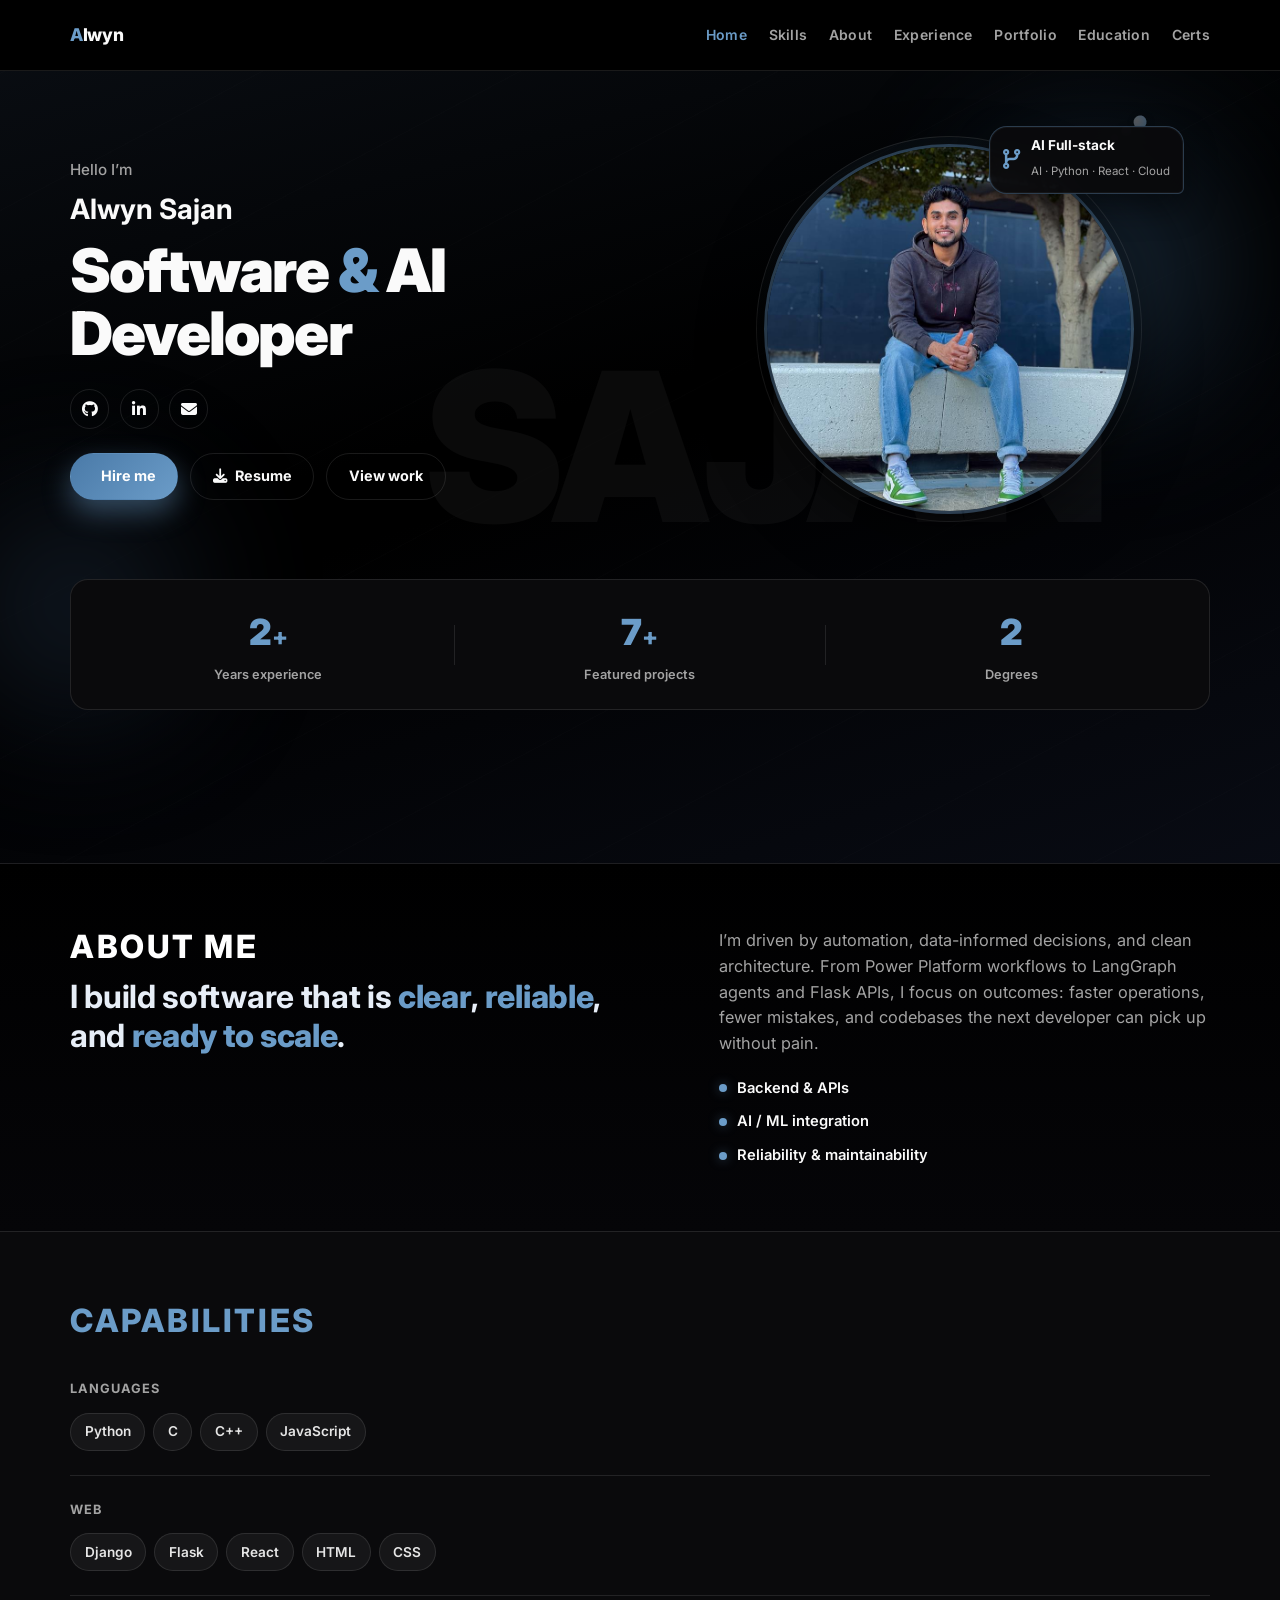
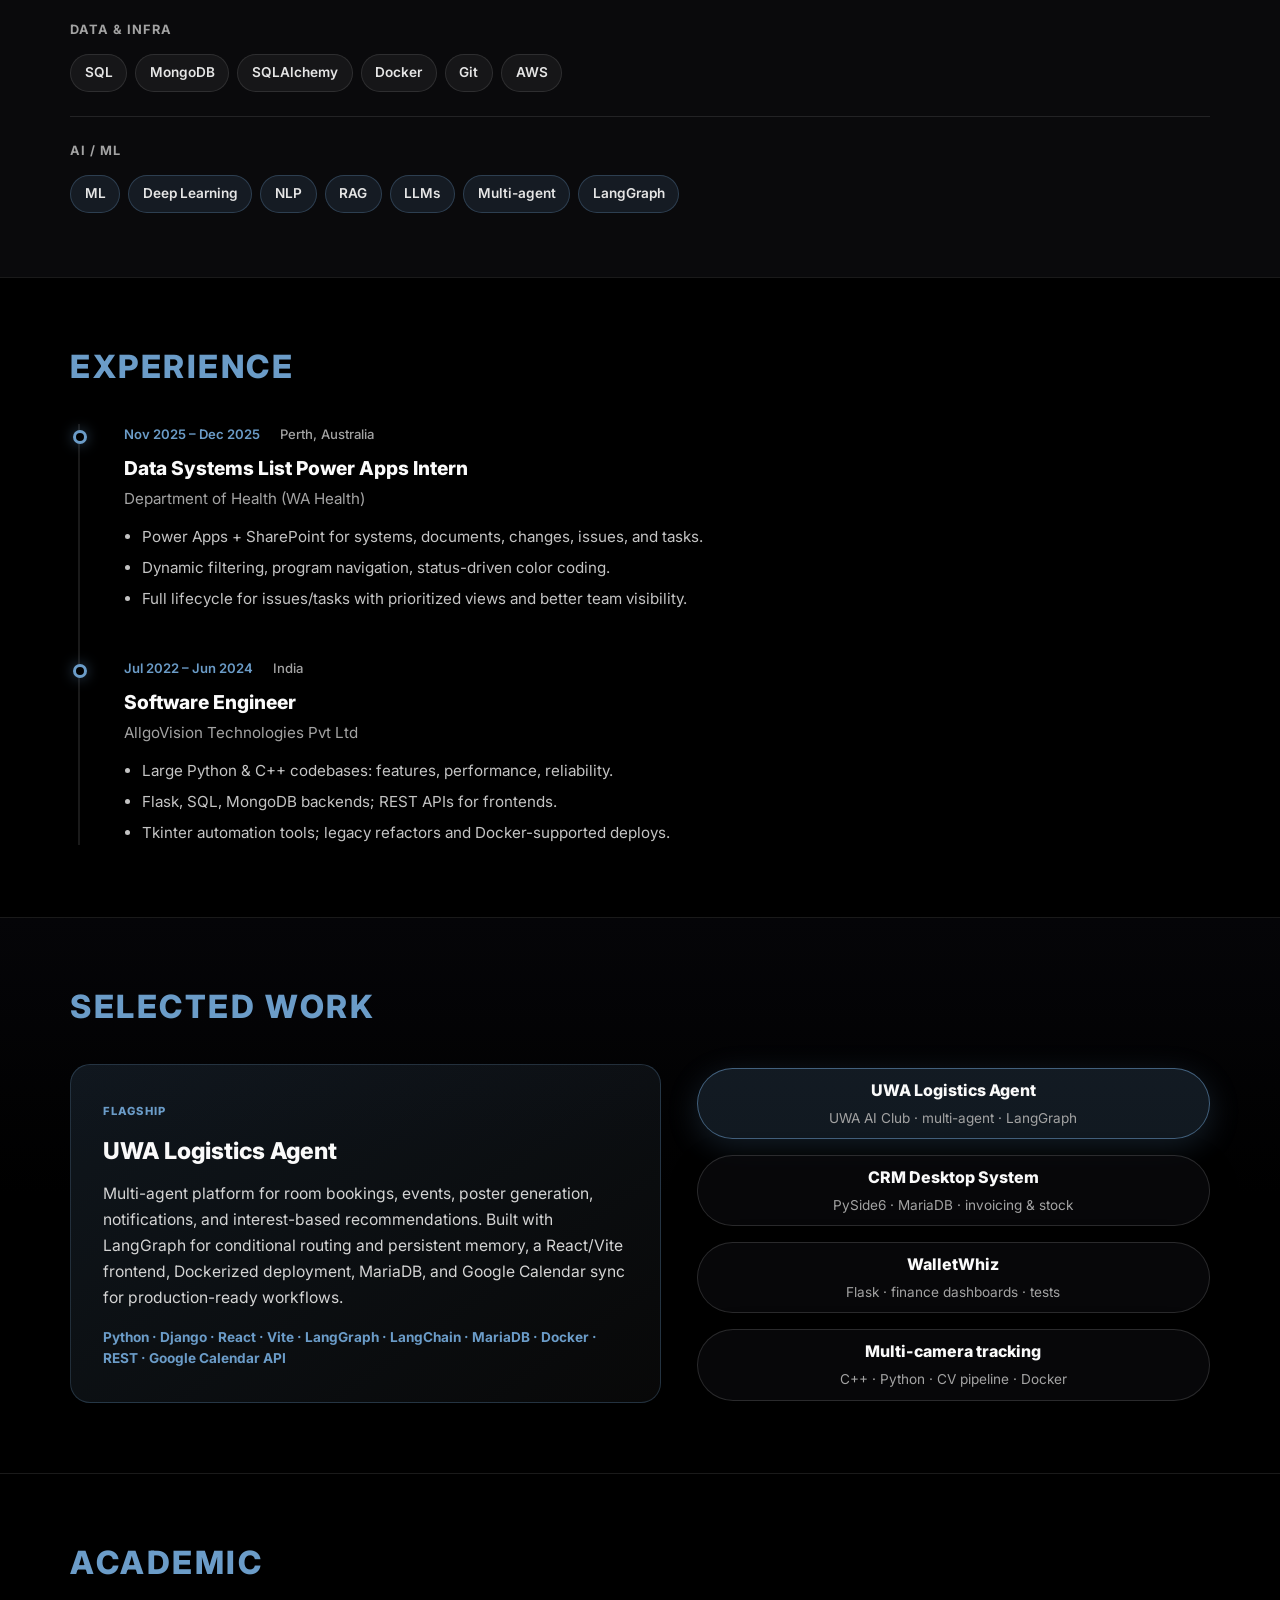
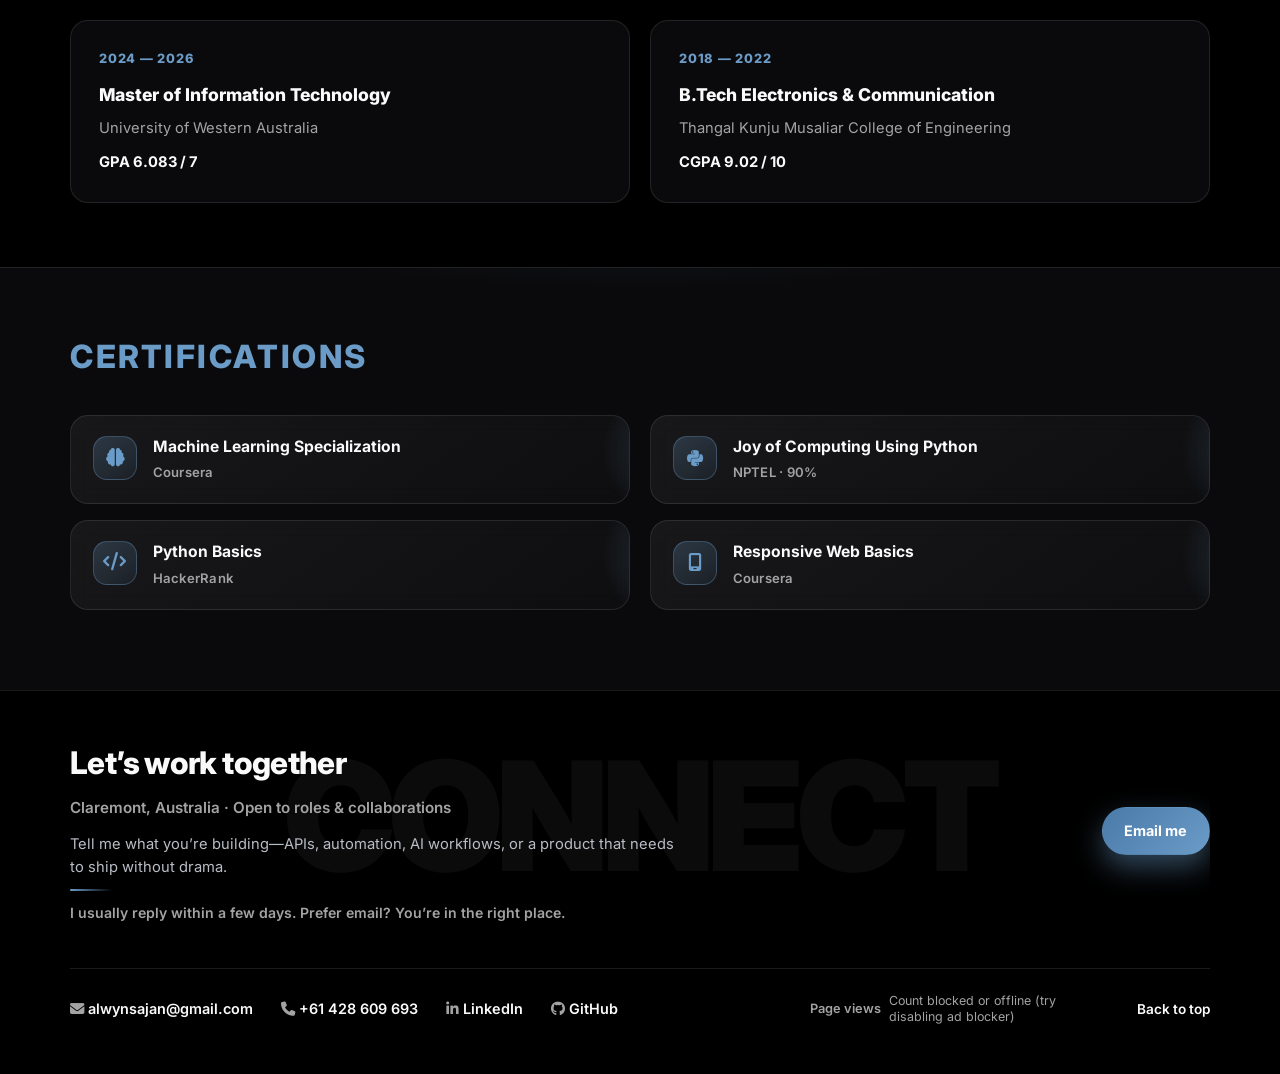
==== commit 3443bec8: "Added page visit counter." ====
--- a/about.html
+++ b/about.html
@@ -7,13 +7,15 @@
   <meta name="description" content="Portfolio and resume of Alwyn Sajan, Software Engineer focused on Python, C++, AI systems, and full-stack development.">
   <link rel="preconnect" href="https://fonts.googleapis.com">
   <link rel="preconnect" href="https://fonts.gstatic.com" crossorigin>
+  <link rel="preconnect" href="https://visitor-badge.laobi.icu" crossorigin>
   <link href="https://fonts.googleapis.com/css2?family=Inter:wght@400;500;600;700;800;900&display=swap" rel="stylesheet">
   <link rel="stylesheet" href="https://cdnjs.cloudflare.com/ajax/libs/font-awesome/6.5.2/css/all.min.css">
   <link rel="stylesheet" href="assets/css/styles.css">
   <link rel="stylesheet" href="assets/css/animation.css">
   <script src="assets/javaScript/script.js" defer></script>
 </head>
-<body>
+<body data-visit-counter-id="alwynsajan.github.io-resume">
+  <!-- One stable data-visit-counter-id = one global counter (edit to your own unique string) -->
   <div class="scroll-progress" aria-hidden="true"></div>
   <div class="page-bg" aria-hidden="true"></div>
 
@@ -323,7 +325,12 @@
         <li><i class="fa-brands fa-linkedin-in"></i> <a href="https://www.linkedin.com/in/alwyn-sajan-a8009a19b/" target="_blank" rel="noopener noreferrer">LinkedIn</a></li>
         <li><i class="fa-brands fa-github"></i> <a href="https://github.com/alwynsajan" target="_blank" rel="noopener noreferrer">GitHub</a></li>
       </ul>
-      <a href="#top" class="back-top">Back to top</a>
+      <div class="footer-links-end">
+        <div class="visit-counter" id="visit-counter" aria-live="polite">
+          <span class="visit-counter-label">Page views</span>
+        </div>
+        <a href="#top" class="back-top">Back to top</a>
+      </div>
     </div>
   </footer>
 </body>
--- a/assets/css/styles.css
+++ b/assets/css/styles.css
@@ -1128,6 +1128,40 @@
   text-decoration: underline;
 }
 
+.footer-links-end {
+  display: flex;
+  flex-wrap: wrap;
+  align-items: center;
+  gap: 1rem 1.5rem;
+}
+
+.visit-counter {
+  display: flex;
+  align-items: center;
+  gap: 0.5rem;
+}
+
+.visit-counter-label {
+  font-size: 0.8rem;
+  font-weight: 600;
+  color: var(--muted);
+}
+
+.visit-counter-badge {
+  display: block;
+  height: auto;
+  max-height: 28px;
+  width: auto;
+  min-width: 88px;
+}
+
+.visit-counter-fallback {
+  font-size: 0.78rem;
+  color: var(--muted);
+  max-width: 14rem;
+  line-height: 1.35;
+}
+
 /* ---------- Responsive ---------- */
 @media (max-width: 960px) {
   .menu-toggle {
